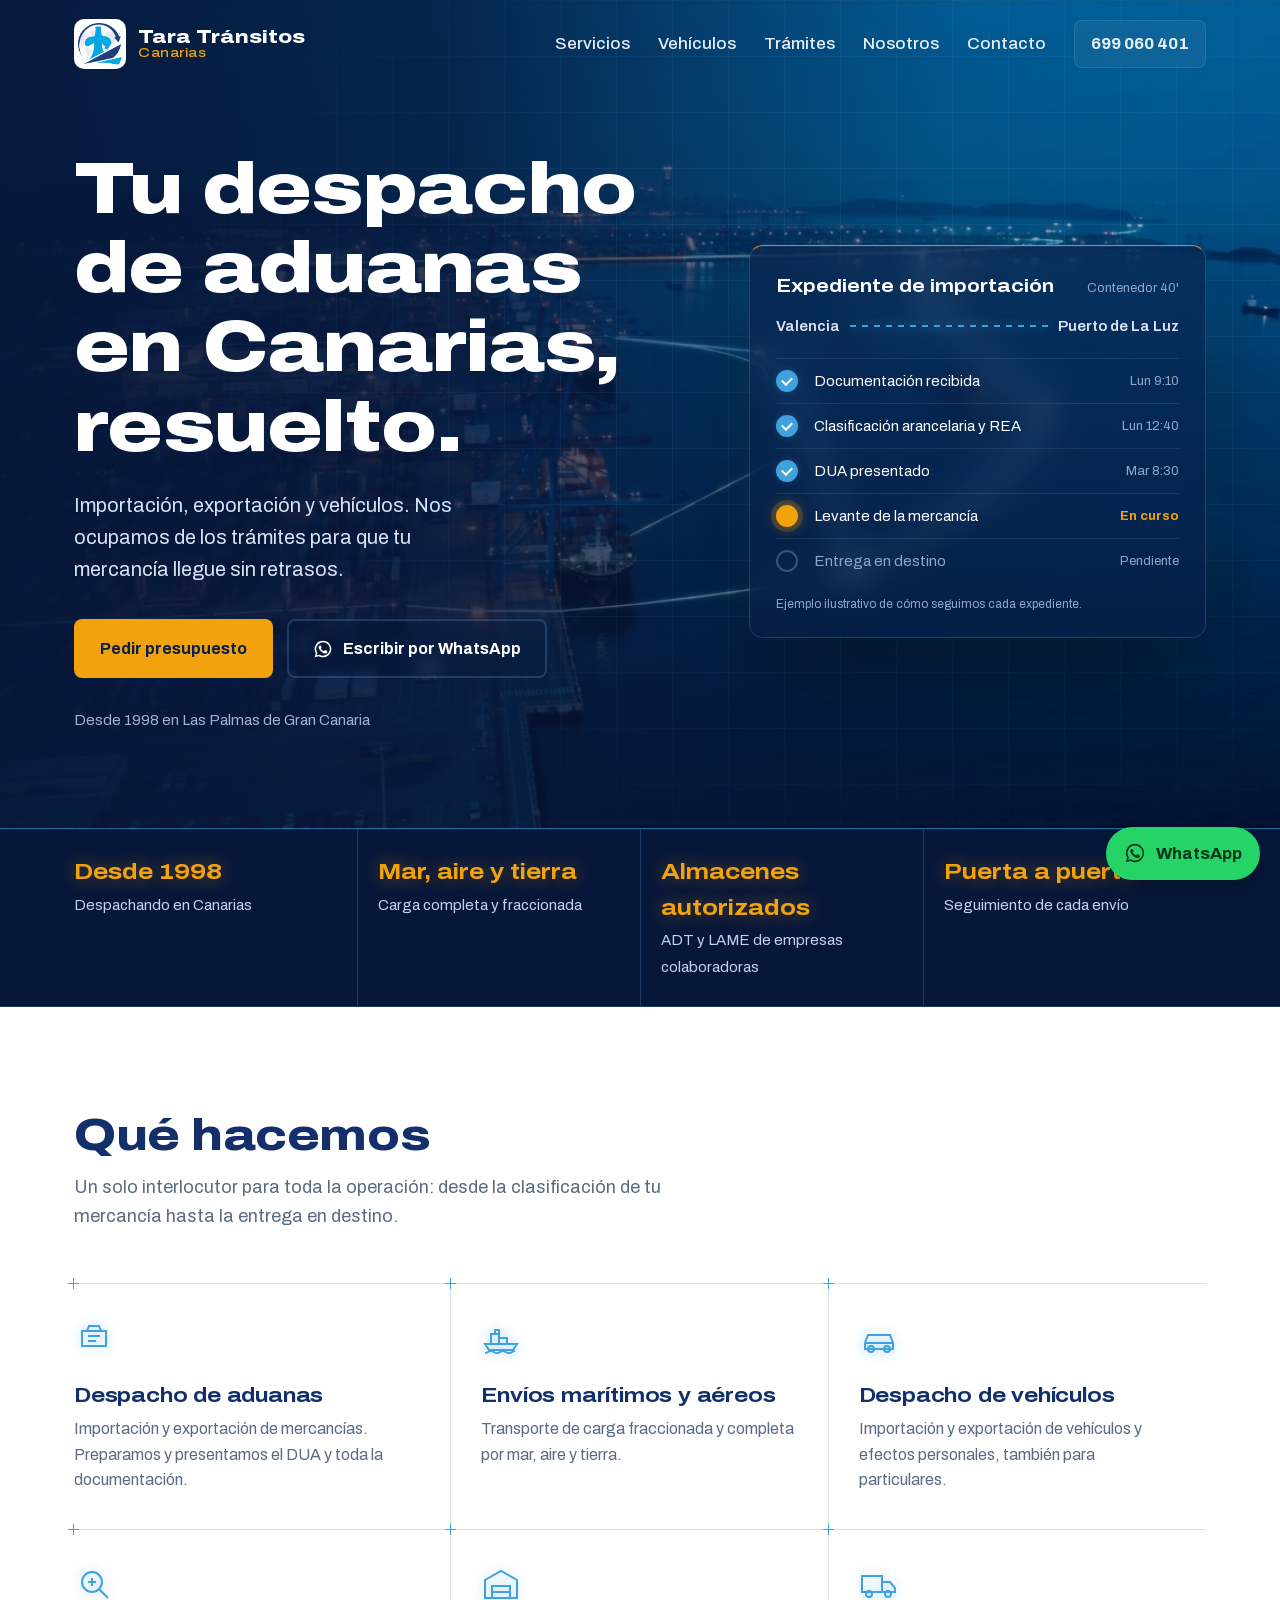
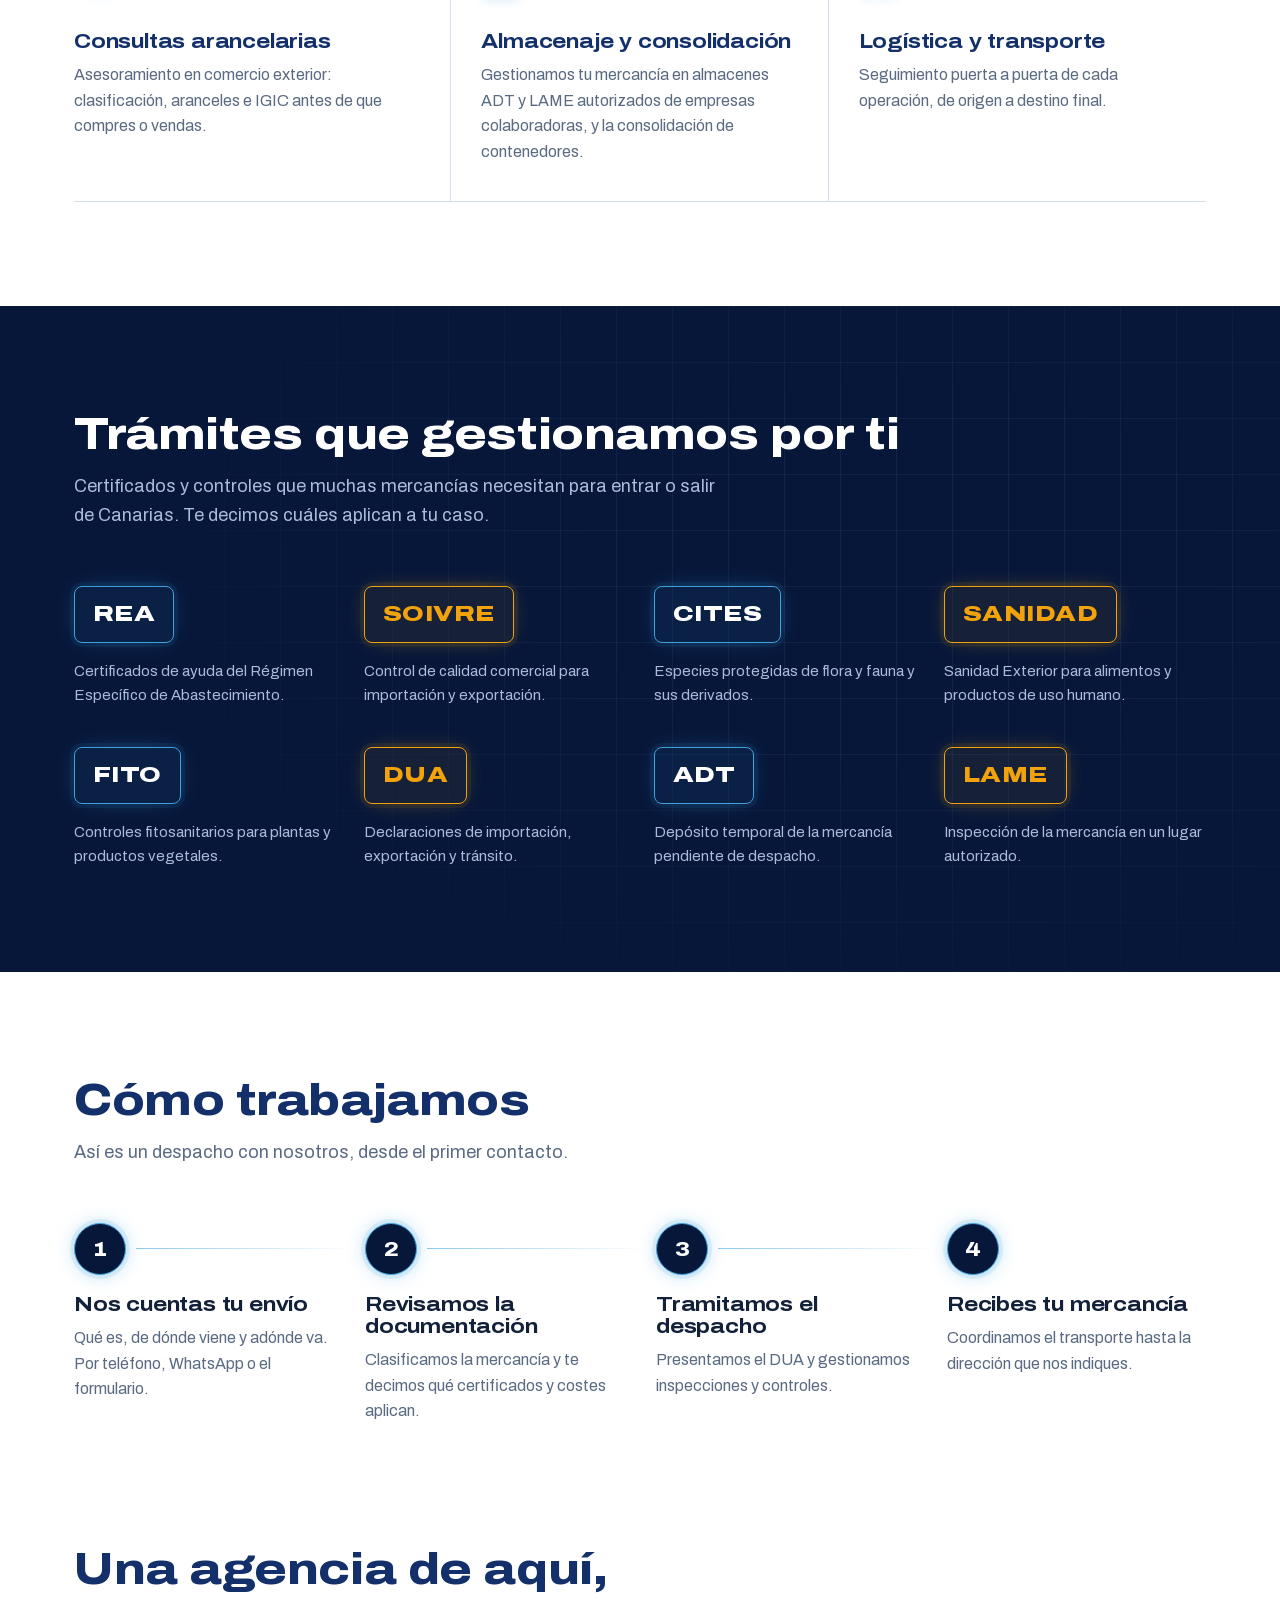
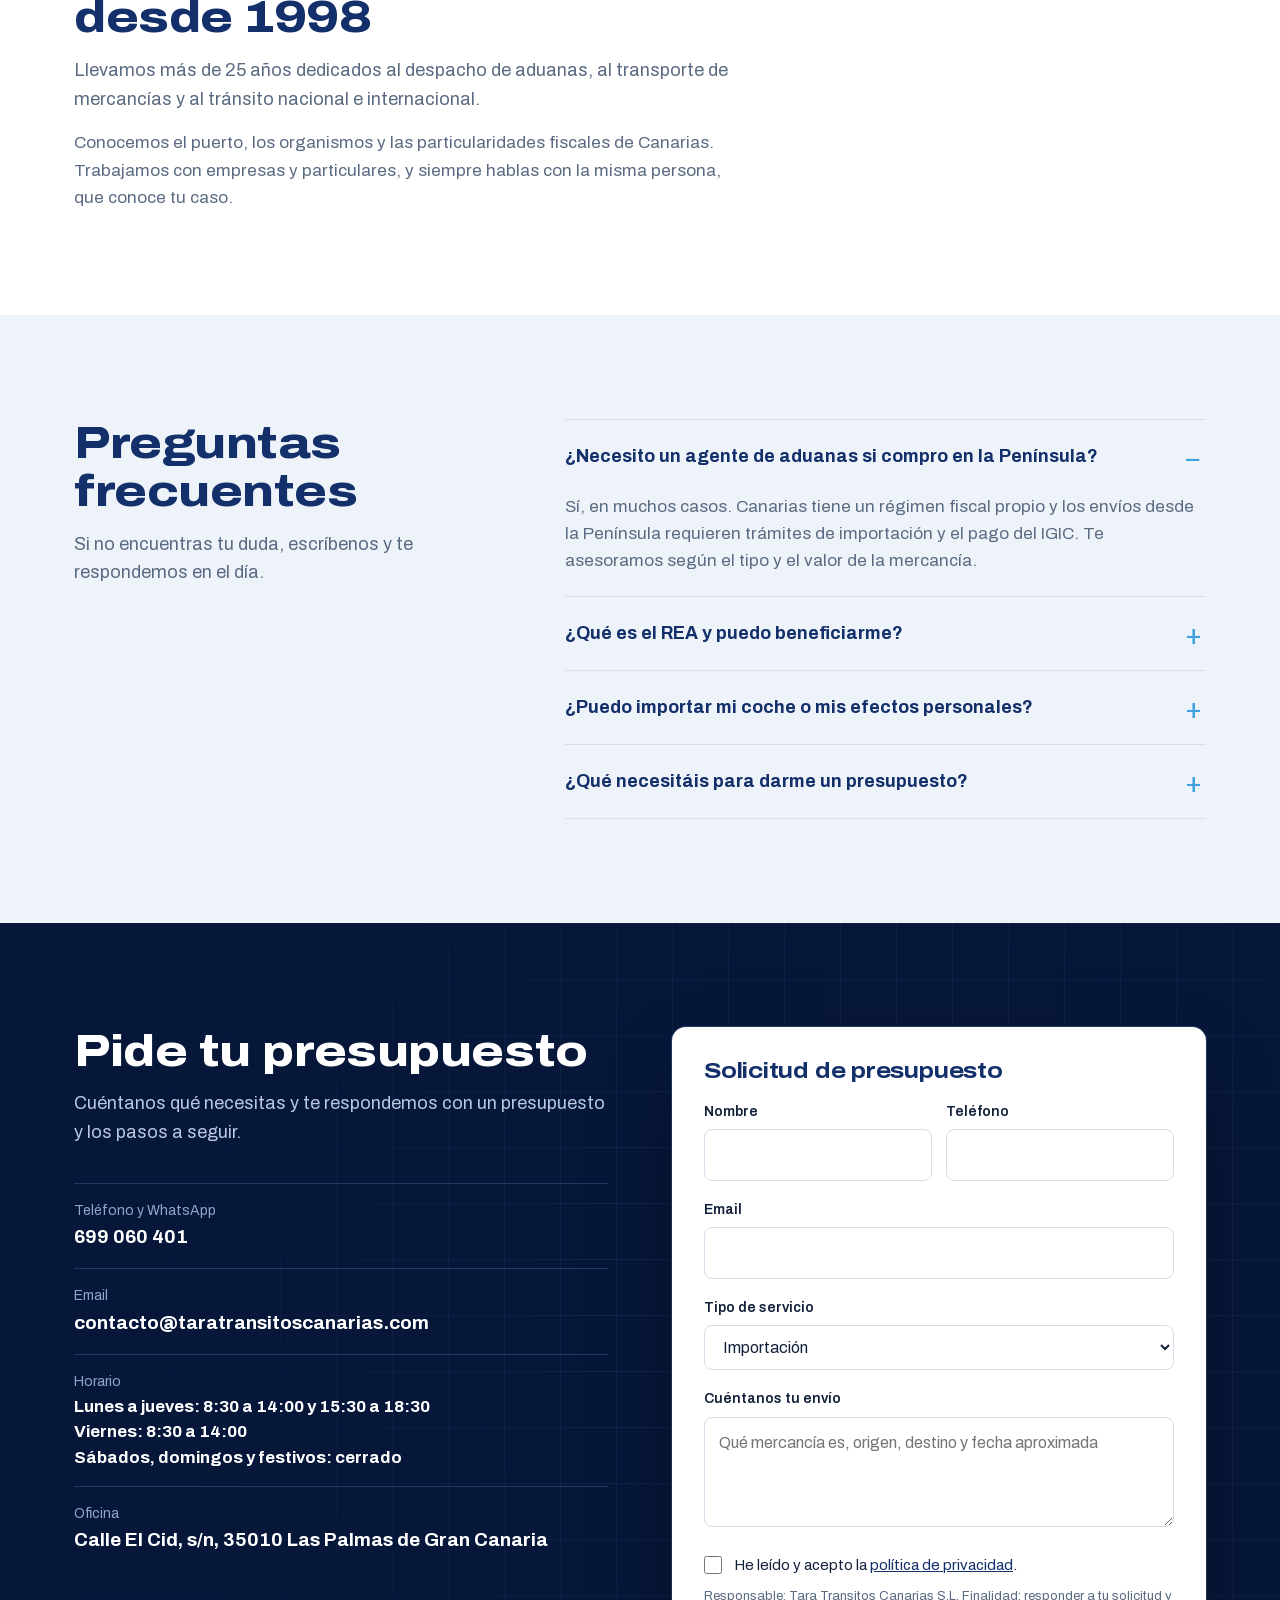
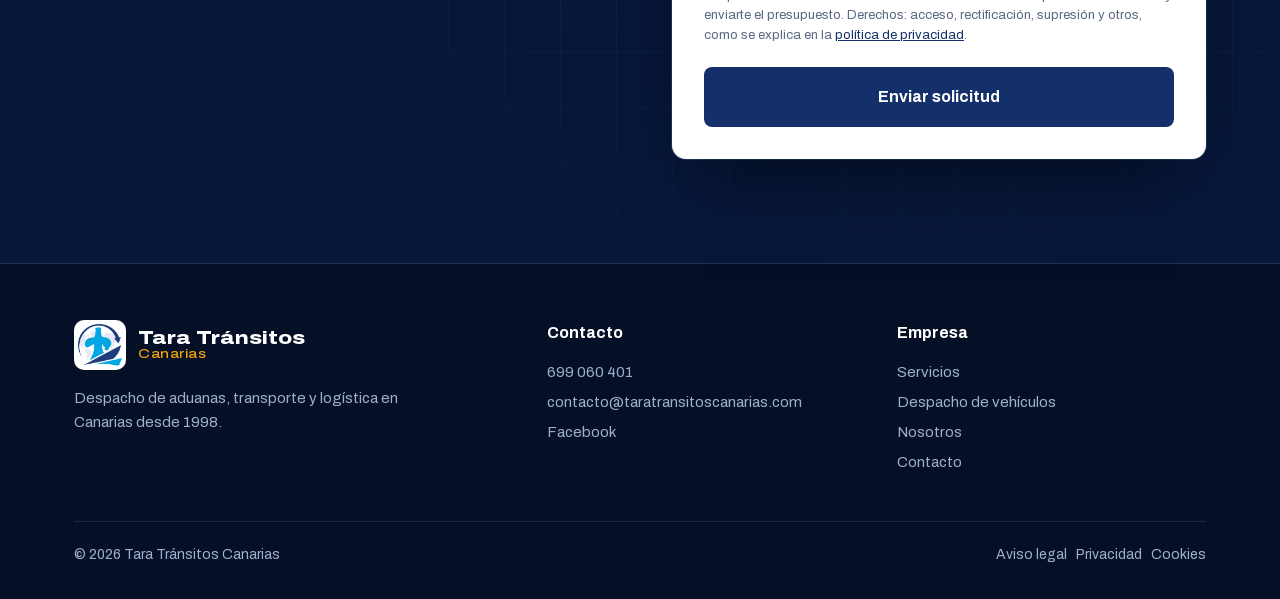
==== index.html @ a67e7f6f "Web de Tara Tránsitos Canarias lista para Coolify Web en HTML/JS con formulario PHP, servida con Apa" ====
<!doctype html>
<html lang="es">
<head>
<meta charset="utf-8">
<meta name="viewport" content="width=device-width, initial-scale=1, viewport-fit=cover">
<title>Tara Tránsitos Canarias | Despacho de aduanas en Las Palmas</title>
<meta name="description" content="Despacho de aduanas en Las Palmas de Gran Canaria desde 1998. Importación, exportación, vehículos, REA, SOIVRE, CITES y transporte marítimo y aéreo.">
<link rel="canonical" href="https://taratransitoscanarias.com/">
<meta property="og:type" content="website">
<meta property="og:locale" content="es_ES">
<meta property="og:title" content="Tara Tránsitos Canarias | Despacho de aduanas en Las Palmas">
<meta property="og:description" content="Despacho de aduanas en Las Palmas de Gran Canaria desde 1998. Importación, exportación, vehículos, REA, SOIVRE, CITES y transporte marítimo y aéreo.">
<meta property="og:url" content="https://taratransitoscanarias.com/">
<meta property="og:image" content="https://taratransitoscanarias.com/img/portada.jpg">
<link rel="preload" href="/fonts/archivo-latin.woff2" as="font" type="font/woff2" crossorigin>
<link rel="stylesheet" href="/estilos.css">
<link rel="icon" href="/img/logo.png" type="image/png">
<link rel="apple-touch-icon" href="/img/logo.png">
</head>
<body>

<header class="top">
  <div class="wrap">
    <a class="brand" href="/">
      <img src="/img/logo.png" alt="" width="52" height="50">
      <span>Tara Tránsitos<small>Canarias</small></span>
    </a>
    <button class="menu-btn" type="button" aria-expanded="false" aria-controls="nav">
      <svg viewBox="0 0 24 24" fill="none" stroke="currentColor" stroke-width="2" aria-hidden="true"><path d="M4 7h16M4 12h16M4 17h16"/></svg>Menú
    </button>
    <nav class="nav" id="nav" aria-label="Principal">
      <a href="/servicios.html">Servicios</a>
      <a href="/despacho-vehiculos.html">Vehículos</a>
      <a href="/#tramites">Trámites</a>
      <a href="/nosotros.html">Nosotros</a>
      <a href="/contacto.html">Contacto</a>
      <a class="tel" href="tel:+34699060401">699 060 401</a>
    </nav>
  </div>
</header>

<main>
  <section class="hero">
    <video class="hero-video" muted playsinline preload="none" poster="img/portada.jpg" data-src="/img/portada.mp4" aria-hidden="true"></video>
    <div class="wrap">
      <div>
        <h1>Tu despacho de aduanas en Canarias, resuelto.</h1>
        <p class="sub">Importación, exportación y vehículos. Nos ocupamos de los trámites para que tu mercancía llegue sin retrasos.</p>
        <div class="ctas">
          <a class="btn btn-sun" href="#contacto">Pedir presupuesto</a>
          <a class="btn btn-ghost" href="https://wa.me/34699060401">
            <svg viewBox="0 0 24 24" fill="currentColor" aria-hidden="true"><path d="M12 2a10 10 0 0 0-8.6 15.1L2 22l5-1.3A10 10 0 1 0 12 2Zm0 18.2a8.2 8.2 0 0 1-4.2-1.2l-.3-.2-3 .8.8-2.9-.2-.3A8.2 8.2 0 1 1 12 20.2Zm4.5-6.1c-.2-.1-1.5-.7-1.7-.8-.2-.1-.4-.1-.6.1l-.8 1c-.1.2-.3.2-.5.1a6.7 6.7 0 0 1-3.3-2.9c-.3-.4.2-.4.7-1.3.1-.2 0-.3 0-.4l-.8-1.8c-.2-.5-.4-.4-.6-.4h-.5a1 1 0 0 0-.7.3 3 3 0 0 0-.9 2.2 5.1 5.1 0 0 0 1.1 2.7 11.6 11.6 0 0 0 4.4 3.9c1.6.7 2.3.8 3.1.6.5-.1 1.5-.6 1.7-1.2.2-.6.2-1.1.1-1.2l-.7-.3Z"/></svg>
            Escribir por WhatsApp
          </a>
        </div>
        <p class="since">Desde 1998 en Las Palmas de Gran Canaria</p>
      </div>

      <div class="file" aria-label="Ejemplo de seguimiento de un expediente">
        <div class="file-head">
          <strong>Expediente de importación</strong>
          <span>Contenedor 40'</span>
        </div>
        <div class="route"><span>Valencia</span><i></i><span>Puerto de La Luz</span></div>
        <ol class="steps-file">
          <li class="done"><span class="dot"></span><span>Documentación recibida</span><span class="when">Lun 9:10</span></li>
          <li class="done"><span class="dot"></span><span>Clasificación arancelaria y REA</span><span class="when">Lun 12:40</span></li>
          <li class="done"><span class="dot"></span><span>DUA presentado</span><span class="when">Mar 8:30</span></li>
          <li class="now"><span class="dot"></span><span>Levante de la mercancía</span><span class="when">En curso</span></li>
          <li><span class="dot"></span><span class="todo">Entrega en destino</span><span class="when">Pendiente</span></li>
        </ol>
        <p class="file-note">Ejemplo ilustrativo de cómo seguimos cada expediente.</p>
      </div>
    </div>
  </section>

  <div class="facts">
    <div class="wrap">
      <div><b>Desde 1998</b><span>Despachando en Canarias</span></div>
      <div><b>Mar, aire y tierra</b><span>Carga completa y fraccionada</span></div>
      <div><b>Almacenes autorizados</b><span>ADT y LAME de empresas colaboradoras</span></div>
      <div><b>Puerta a puerta</b><span>Seguimiento de cada envío</span></div>
    </div>
  </div>

  <section class="block" id="servicios">
    <div class="wrap">
      <h2>Qué hacemos</h2>
      <p class="lead">Un solo interlocutor para toda la operación: desde la clasificación de tu mercancía hasta la entrega en destino.</p>
      <div class="services">
        <article class="service">
          <svg viewBox="0 0 40 40" fill="none" stroke="currentColor" stroke-width="2" aria-hidden="true"><path d="M8 13h24v15H8z"/><path d="M14 18h12M14 23h8"/><path d="M15 8h10l2 5H13z"/></svg>
          <h3><a class="svc-link" href="/servicios.html#aduanas">Despacho de aduanas</a></h3>
          <p>Importación y exportación de mercancías. Preparamos y presentamos el DUA y toda la documentación.</p>
        </article>
        <article class="service">
          <svg viewBox="0 0 40 40" fill="none" stroke="currentColor" stroke-width="2" aria-hidden="true"><path d="M4 26h32l-4 6H8z"/><path d="M10 26V16h8v10M18 20h8v6M14 16v-4h4v4"/><path d="M4 35c3 0 3-2 6-2s3 2 6 2 3-2 6-2 3 2 6 2 3-2 6-2"/></svg>
          <h3><a class="svc-link" href="/servicios.html#envios">Envíos marítimos y aéreos</a></h3>
          <p>Transporte de carga fraccionada y completa por mar, aire y tierra.</p>
        </article>
        <article class="service">
          <svg viewBox="0 0 40 40" fill="none" stroke="currentColor" stroke-width="2" aria-hidden="true"><path d="M6 25l3-8h22l3 8v6H6z"/><circle cx="12" cy="31" r="3"/><circle cx="28" cy="31" r="3"/><path d="M6 25h28"/></svg>
          <h3><a class="svc-link" href="/despacho-vehiculos.html">Despacho de vehículos</a></h3>
          <p>Importación y exportación de vehículos y efectos personales, también para particulares.</p>
        </article>
        <article class="service">
          <svg viewBox="0 0 40 40" fill="none" stroke="currentColor" stroke-width="2" aria-hidden="true"><circle cx="18" cy="18" r="10"/><path d="M25 25l9 9"/><path d="M14 18h8M18 14v8"/></svg>
          <h3><a class="svc-link" href="/servicios.html#consultas">Consultas arancelarias</a></h3>
          <p>Asesoramiento en comercio exterior: clasificación, aranceles e IGIC antes de que compres o vendas.</p>
        </article>
        <article class="service">
          <svg viewBox="0 0 40 40" fill="none" stroke="currentColor" stroke-width="2" aria-hidden="true"><path d="M4 16l16-9 16 9v18H4z"/><path d="M11 34V22h18v12M11 28h18"/></svg>
          <h3><a class="svc-link" href="/servicios.html#almacenaje">Almacenaje y consolidación</a></h3>
          <p>Gestionamos tu mercancía en almacenes ADT y LAME autorizados de empresas colaboradoras, y la consolidación de contenedores.</p>
        </article>
        <article class="service">
          <svg viewBox="0 0 40 40" fill="none" stroke="currentColor" stroke-width="2" aria-hidden="true"><path d="M3 12h20v16H3zM23 18h8l5 6v4H23z"/><circle cx="10" cy="30" r="3"/><circle cx="29" cy="30" r="3"/></svg>
          <h3><a class="svc-link" href="/servicios.html#logistica">Logística y transporte</a></h3>
          <p>Seguimiento puerta a puerta de cada operación, de origen a destino final.</p>
        </article>
      </div>
    </div>
  </section>

  <section class="block permits" id="tramites">
    <div class="wrap">
      <h2>Trámites que gestionamos por ti</h2>
      <p class="lead">Certificados y controles que muchas mercancías necesitan para entrar o salir de Canarias. Te decimos cuáles aplican a tu caso.</p>
      <div class="stamps">
        <div class="stamp-item"><span class="stamp">REA</span><p>Certificados de ayuda del Régimen Específico de Abastecimiento.</p></div>
        <div class="stamp-item"><span class="stamp">SOIVRE</span><p>Control de calidad comercial para importación y exportación.</p></div>
        <div class="stamp-item"><span class="stamp">CITES</span><p>Especies protegidas de flora y fauna y sus derivados.</p></div>
        <div class="stamp-item"><span class="stamp">SANIDAD</span><p>Sanidad Exterior para alimentos y productos de uso humano.</p></div>
        <div class="stamp-item"><span class="stamp">FITO</span><p>Controles fitosanitarios para plantas y productos vegetales.</p></div>
        <div class="stamp-item"><span class="stamp">DUA</span><p>Declaraciones de importación, exportación y tránsito.</p></div>
        <div class="stamp-item"><span class="stamp">ADT</span><p>Depósito temporal de la mercancía pendiente de despacho.</p></div>
        <div class="stamp-item"><span class="stamp">LAME</span><p>Inspección de la mercancía en un lugar autorizado.</p></div>
      </div>
    </div>
  </section>

  <section class="block" id="como-trabajamos">
    <div class="wrap">
      <h2>Cómo trabajamos</h2>
      <p class="lead">Así es un despacho con nosotros, desde el primer contacto.</p>
      <ol class="process">
        <li><h3>Nos cuentas tu envío</h3><p>Qué es, de dónde viene y adónde va. Por teléfono, WhatsApp o el formulario.</p></li>
        <li><h3>Revisamos la documentación</h3><p>Clasificamos la mercancía y te decimos qué certificados y costes aplican.</p></li>
        <li><h3>Tramitamos el despacho</h3><p>Presentamos el DUA y gestionamos inspecciones y controles.</p></li>
        <li><h3>Recibes tu mercancía</h3><p>Coordinamos el transporte hasta la dirección que nos indiques.</p></li>
      </ol>
    </div>
  </section>

  <section class="block" id="nosotros" style="padding-top:0">
    <div class="wrap about about-solo">
      <div class="text">
        <h2>Una agencia de aquí, desde 1998</h2>
        <p class="lead">Llevamos más de 25 años dedicados al despacho de aduanas, al transporte de mercancías y al tránsito nacional e internacional.</p>
        <p style="margin-top:16px">Conocemos el puerto, los organismos y las particularidades fiscales de Canarias. Trabajamos con empresas y particulares, y siempre hablas con la misma persona, que conoce tu caso.</p>
      </div>
    </div>
  </section>

  <section class="block faq">
    <div class="wrap">
      <div>
        <h2>Preguntas frecuentes</h2>
        <p class="lead">Si no encuentras tu duda, escríbenos y te respondemos en el día.</p>
      </div>
      <div>
        <details open>
          <summary>¿Necesito un agente de aduanas si compro en la Península?</summary>
          <p>Sí, en muchos casos. Canarias tiene un régimen fiscal propio y los envíos desde la Península requieren trámites de importación y el pago del IGIC. Te asesoramos según el tipo y el valor de la mercancía.</p>
        </details>
        <details>
          <summary>¿Qué es el REA y puedo beneficiarme?</summary>
          <p>El Régimen Específico de Abastecimiento ofrece ayudas para traer a Canarias determinados productos agrícolas y alimentarios. Revisamos si tu mercancía cumple los requisitos y tramitamos el certificado.</p>
        </details>
        <details>
          <summary>¿Puedo importar mi coche o mis efectos personales?</summary>
          <p>Sí. Gestionamos la importación y exportación de vehículos y de efectos personales por cambio de residencia, con toda la documentación necesaria.</p>
        </details>
        <details>
          <summary>¿Qué necesitáis para darme un presupuesto?</summary>
          <p>El tipo de mercancía, el origen y el destino, el modo de transporte y, si la tienes, la factura comercial. Con eso te damos un presupuesto cerrado.</p>
        </details>
      </div>
    </div>
  </section>

  <section class="block contact" id="contacto">
    <div class="wrap">
      <div>
        <h2>Pide tu presupuesto</h2>
        <p class="lead">Cuéntanos qué necesitas y te respondemos con un presupuesto y los pasos a seguir.</p>
        <ul class="channels">
          <li><small>Teléfono y WhatsApp</small><a href="tel:+34699060401">699 060 401</a></li>
          <li><small>Email</small><a href="mailto:contacto@taratransitoscanarias.com">contacto@taratransitoscanarias.com</a></li>
          <li><small>Horario</small><strong class="hours"><span>Lunes a jueves: 8:30 a 14:00 y 15:30 a 18:30</span><span>Viernes: 8:30 a 14:00</span><span>Sábados, domingos y festivos: cerrado</span></strong></li>
          <li><small>Oficina</small><strong>Calle El Cid, s/n, 35010 Las Palmas de Gran Canaria</strong></li>
        </ul>
        <a class="btn btn-ghost map-btn" href="https://www.google.com/maps/search/?api=1&amp;query=Calle+El+Cid+35010+Las+Palmas+de+Gran+Canaria">Cómo llegar</a>
      </div>

      <form class="quote" action="enviar.php" method="post">
        <h3>Solicitud de presupuesto</h3>
        <div class="row">
          <div class="field"><label for="h-n">Nombre</label><input id="h-n" name="nombre" required autocomplete="name"></div>
          <div class="field"><label for="h-t">Teléfono</label><input id="h-t" name="telefono" type="tel" autocomplete="tel"></div>
        </div>
        <div class="field"><label for="h-e">Email</label><input id="h-e" name="email" type="email" required autocomplete="email"></div>
        <div class="field">
          <label for="h-s">Tipo de servicio</label>
          <select id="h-s" name="servicio">
            <option>Importación</option>
            <option>Exportación</option>
            <option>Despacho de vehículo</option>
            <option>Efectos personales</option>
            <option>Consulta arancelaria</option>
            <option>Transporte o almacenaje</option>
            <option>Otro</option>
          </select>
        </div>
        <div class="field"><label for="h-m">Cuéntanos tu envío</label><textarea id="h-m" name="mensaje" placeholder="Qué mercancía es, origen, destino y fecha aproximada"></textarea></div>
        <div class="consent">
          <input type="checkbox" id="h-p" name="privacidad" required>
          <label for="h-p">He leído y acepto la <a href="/privacidad.html">política de privacidad</a>.</label>
        </div>
        <p class="basic-info">Responsable: Tara Transitos Canarias S.L. Finalidad: responder a tu solicitud y enviarte el presupuesto. Derechos: acceso, rectificación, supresión y otros, como se explica en la <a href="/privacidad.html">política de privacidad</a>.</p>
        <div class="hp" aria-hidden="true"><label for="h-w">No rellenar este campo</label><input id="h-w" name="web" tabindex="-1" autocomplete="off"></div>
        <button class="btn" type="submit">Enviar solicitud</button>
        <p class="form-ok" role="status" hidden>Solicitud enviada. Te responderemos en breve.</p>
        <p class="form-err" role="alert" hidden>No se ha podido enviar la solicitud. Inténtalo de nuevo o escríbenos a contacto@taratransitoscanarias.com o al 699 060 401.</p>
      </form>
    </div>
  </section>
</main>

<footer>
  <div class="wrap">
    <div class="cols">
      <div>
        <a class="brand" href="/" style="color:#fff">
          <img src="/img/logo.png" alt="" width="52" height="50">
          <span>Tara Tránsitos<small>Canarias</small></span>
        </a>
        <p style="margin-top:16px;max-width:36ch">Despacho de aduanas, transporte y logística en Canarias desde 1998.</p>
      </div>
      <div>
        <h4>Contacto</h4>
        <ul>
          <li><a href="tel:+34699060401">699 060 401</a></li>
          <li><a href="mailto:contacto@taratransitoscanarias.com">contacto@taratransitoscanarias.com</a></li>
          <li><a href="https://www.facebook.com/juancarlosmayra/">Facebook</a></li>
        </ul>
      </div>
      <div>
        <h4>Empresa</h4>
        <ul>
          <li><a href="/servicios.html">Servicios</a></li>
          <li><a href="/despacho-vehiculos.html">Despacho de vehículos</a></li>
          <li><a href="/nosotros.html">Nosotros</a></li>
          <li><a href="/contacto.html">Contacto</a></li>
        </ul>
      </div>
    </div>
    <div class="legal">
      <span>© 2026 Tara Tránsitos Canarias</span>
      <span><a href="/aviso-legal.html">Aviso legal</a> &nbsp; <a href="/privacidad.html">Privacidad</a> &nbsp; <a href="/cookies.html">Cookies</a></span>
    </div>
  </div>
</footer>

<a class="wa" href="https://wa.me/34699060401" aria-label="Escribir por WhatsApp">
  <svg viewBox="0 0 24 24" fill="currentColor" aria-hidden="true"><path d="M12 2a10 10 0 0 0-8.6 15.1L2 22l5-1.3A10 10 0 1 0 12 2Zm0 18.2a8.2 8.2 0 0 1-4.2-1.2l-.3-.2-3 .8.8-2.9-.2-.3A8.2 8.2 0 1 1 12 20.2Zm4.5-6.1c-.2-.1-1.5-.7-1.7-.8-.2-.1-.4-.1-.6.1l-.8 1c-.1.2-.3.2-.5.1a6.7 6.7 0 0 1-3.3-2.9c-.3-.4.2-.4.7-1.3.1-.2 0-.3 0-.4l-.8-1.8c-.2-.5-.4-.4-.6-.4h-.5a1 1 0 0 0-.7.3 3 3 0 0 0-.9 2.2 5.1 5.1 0 0 0 1.1 2.7 11.6 11.6 0 0 0 4.4 3.9c1.6.7 2.3.8 3.1.6.5-.1 1.5-.6 1.7-1.2.2-.6.2-1.1.1-1.2l-.7-.3Z"/></svg>
  <span>WhatsApp</span>
</a>
<script src="/app.js"></script>
</body>
</html>
---- estilos.css ----
/* latin-ext */
@font-face {
  font-family: 'Archivo';
  font-style: normal;
  font-weight: 300 900;
  font-stretch: 62% 125%;
  font-display: swap;
  src: url(fonts/archivo-latin-ext.woff2) format('woff2');
  unicode-range: U+0100-02BA, U+02BD-02C5, U+02C7-02CC, U+02CE-02D7, U+02DD-02FF, U+0304, U+0308, U+0329, U+1D00-1DBF, U+1E00-1E9F, U+1EF2-1EFF, U+2020, U+20A0-20AB, U+20AD-20C4, U+2113, U+2C60-2C7F, U+A720-A7FF;
}
/* latin */
@font-face {
  font-family: 'Archivo';
  font-style: normal;
  font-weight: 300 900;
  font-stretch: 62% 125%;
  font-display: swap;
  src: url(fonts/archivo-latin.woff2) format('woff2');
  unicode-range: U+0000-00FF, U+0131, U+0152-0153, U+02BB-02BC, U+02C6, U+02DA, U+02DC, U+0304, U+0308, U+0329, U+2000-206F, U+20AC, U+2122, U+2191, U+2193, U+2212, U+2215, U+FEFF, U+FFFD;
}

:root {
  color-scheme: light;
  --navy: #13306b;
  --navy-deep: #0b1f4a;
  --sky: #3fa2de;
  --sun: #f2a20c;
  --ink: #12203a;
  --muted: #5a6a82;
  --mist: #eef3f9;
  --line: #d5deea;
  --white: #ffffff;
  --wide: "wdth" 118;
  --max: 1180px;
}
* { box-sizing: border-box; }
html { scroll-behavior: smooth; }
body {
  margin: 0;
  font-family: "Archivo", system-ui, sans-serif;
  font-size: 17px;
  line-height: 1.6;
  color: var(--ink);
  background: var(--white);
}
img { max-width: 100%; display: block; }
a { color: inherit; }
:focus-visible { outline: 3px solid var(--sun); outline-offset: 3px; border-radius: 4px; }
.wrap { max-width: var(--max); margin: 0 auto; padding: 0 24px; }
h1, h2, h3 { font-variation-settings: var(--wide); line-height: 1.1; margin: 0; letter-spacing: -0.01em; }
h2 { font-size: clamp(30px, 4vw, 44px); font-weight: 800; color: var(--navy); }
h3 { font-size: 20px; font-weight: 700; }
p { margin: 0; }
.lead { color: var(--muted); max-width: 60ch; margin-top: 14px; font-size: 18px; }
.ph { background: #fff4d9; border: 1px dashed var(--sun); border-radius: 4px; padding: 0 6px; color: #8a5a00; }

/* Botones */
.btn {
  display: inline-flex; align-items: center; gap: 10px;
  padding: 15px 24px; border-radius: 8px;
  font: inherit; font-weight: 700; font-size: 16px; text-decoration: none;
  border: 2px solid transparent; cursor: pointer;
  transition: background-color .15s, color .15s;
}
.btn-sun { background: var(--sun); color: var(--navy-deep); }
.btn-sun:hover { background: #ffb52e; }
.btn-ghost { border-color: rgba(255,255,255,.5); color: var(--white); }
.btn-ghost:hover { background: rgba(255,255,255,.1); }
.btn svg { width: 20px; height: 20px; }

/* Cabecera */
.top {
  position: absolute; inset: 0 0 auto 0; z-index: 10;
  color: var(--white);
}
.top .wrap { display: flex; align-items: center; justify-content: space-between; gap: 24px; height: 88px; }
.brand { display: flex; align-items: center; gap: 12px; text-decoration: none; }
.brand img { width: 52px; height: 50px; background: var(--white); border-radius: 10px; padding: 4px; }
.brand span { font-variation-settings: var(--wide); font-weight: 800; font-size: 19px; line-height: 1.05; }
.brand small { display: block; font-weight: 500; font-size: 13px; color: var(--sun); letter-spacing: .04em; }
.nav { display: flex; gap: 28px; align-items: center; }
.nav a { text-decoration: none; font-weight: 500; opacity: .9; }
.nav a:hover { opacity: 1; text-decoration: underline; text-underline-offset: 6px; text-decoration-color: var(--sun); }
.nav .tel { font-weight: 700; padding: 9px 16px; border: 1px solid rgba(255,255,255,.4); border-radius: 8px; }
.lang { font-size: 14px; opacity: .7; }

/* Hero */
.hero {
  position: relative; color: var(--white);
  background:
    linear-gradient(90deg, var(--navy-deep) 0%, rgba(11,31,74,.94) 42%, rgba(11,31,74,.55) 100%),
    url("img/portada.jpg") center/cover;
  padding: 150px 0 96px;
}
.hero .wrap { display: grid; grid-template-columns: 1.15fr .85fr; gap: 56px; align-items: center; }
.hero h1 { font-size: clamp(40px, 6vw, 72px); font-weight: 850; font-variation-settings: "wdth" 122; }
.hero p.sub { margin-top: 22px; font-size: 20px; max-width: 34ch; color: #d6e2f3; }
.hero .ctas { display: flex; flex-wrap: wrap; gap: 14px; margin-top: 34px; }
.since { margin-top: 30px; font-size: 15px; color: #9fb4d4; }

/* Expediente */
.file {
  background: var(--white); color: var(--ink);
  border-radius: 14px; padding: 26px 26px 22px;
  box-shadow: 0 30px 60px -20px rgba(0,0,0,.5);
  border-top: 6px solid var(--sun);
}
.file-head { display: flex; justify-content: space-between; align-items: baseline; gap: 12px; }
.file-head strong { font-variation-settings: var(--wide); font-size: 18px; color: var(--navy); }
.file-head span { font-size: 13px; color: var(--muted); }
.route { display: flex; align-items: center; gap: 10px; margin: 14px 0 20px; font-weight: 600; font-size: 15px; }
.route i { flex: 1; height: 2px; background: repeating-linear-gradient(90deg, var(--sky) 0 6px, transparent 6px 11px); }
.steps-file { list-style: none; margin: 0; padding: 0; }
.steps-file li { display: grid; grid-template-columns: 26px 1fr auto; gap: 12px; align-items: center; padding: 10px 0; border-top: 1px solid var(--line); font-size: 15px; }
.steps-file .dot { width: 22px; height: 22px; border-radius: 50%; border: 2px solid var(--line); display: grid; place-items: center; }
.steps-file .done .dot { background: var(--navy); border-color: var(--navy); }
.steps-file .done .dot::after { content: ""; width: 8px; height: 5px; border: 2px solid #fff; border-top: 0; border-right: 0; transform: rotate(-45deg) translate(1px,-1px); }
.steps-file .now .dot { border-color: var(--sun); background: var(--sun); box-shadow: 0 0 0 5px rgba(242,162,12,.22); }
.steps-file .when { font-size: 13px; color: var(--muted); }
.steps-file .now .when { color: #a26a00; font-weight: 700; }
.steps-file .todo { color: var(--muted); }
.file-note { margin-top: 12px; font-size: 12px; color: var(--muted); }

@media (prefers-reduced-motion: no-preference) {
  .steps-file li { opacity: 0; animation: tick .45s ease-out forwards; }
  .steps-file li:nth-child(1) { animation-delay: .3s; }
  .steps-file li:nth-child(2) { animation-delay: .6s; }
  .steps-file li:nth-child(3) { animation-delay: .9s; }
  .steps-file li:nth-child(4) { animation-delay: 1.2s; }
  .steps-file li:nth-child(5) { animation-delay: 1.5s; }
  @keyframes tick { from { opacity: 0; transform: translateX(-8px); } to { opacity: 1; transform: none; } }
}

/* Franja de datos */
.facts { background: var(--navy); color: var(--white); }
.facts .wrap { display: grid; grid-template-columns: repeat(4, 1fr); }
.facts .wrap > div { padding: 26px 20px; border-left: 1px solid rgba(255,255,255,.15); }
.facts .wrap > div:first-child { border-left: 0; padding-left: 0; }
.facts b { display: block; font-variation-settings: var(--wide); font-size: 22px; color: var(--sun); }
.facts span { font-size: 15px; color: #c5d4ea; }

section.block { padding: 104px 0; }

/* Servicios */
.services { display: grid; grid-template-columns: repeat(3, 1fr); margin-top: 52px; border-top: 1px solid var(--line); }
.service { padding: 34px 30px 36px 0; border-bottom: 1px solid var(--line); }
.service + .service { padding-left: 30px; }
.service:nth-child(3n+1) { padding-left: 0; }
.service:not(:nth-child(3n)) { border-right: 1px solid var(--line); }
.service svg { width: 40px; height: 40px; color: var(--sky); margin-bottom: 18px; }
.service h3 { color: var(--navy); }
.service p { margin-top: 10px; color: var(--muted); font-size: 16px; }

/* Trámites: sellos */
.permits { background: var(--mist); }
.stamps { display: grid; grid-template-columns: repeat(4, 1fr); gap: 40px 28px; margin-top: 56px; }
.stamp-item p { margin-top: 16px; font-size: 15px; color: var(--muted); }
.stamp {
  display: inline-block;
  padding: 10px 18px;
  border: 3px double var(--navy);
  border-radius: 10px;
  color: var(--navy);
  font-variation-settings: "wdth" 125;
  font-weight: 850; font-size: 22px; letter-spacing: .02em;
  transform: rotate(-3deg);
  background: var(--white);
}
.stamp-item:nth-child(even) .stamp { transform: rotate(2deg); border-color: #b97a00; color: #b97a00; }
.stamp-item:nth-child(3n) .stamp { transform: rotate(-1.5deg); }

/* Proceso */
.process { display: grid; grid-template-columns: repeat(4, 1fr); gap: 32px; margin-top: 56px; counter-reset: step; list-style: none; padding: 0; }
.process li { position: relative; padding-top: 70px; }
.process li::before {
  counter-increment: step; content: counter(step);
  position: absolute; top: 0; left: 0;
  width: 50px; height: 50px; border-radius: 50%;
  display: grid; place-items: center;
  background: var(--navy); color: var(--white);
  font-variation-settings: var(--wide); font-weight: 800; font-size: 20px;
}
.process li::after { content: ""; position: absolute; top: 25px; left: 62px; right: -20px; height: 2px; background: repeating-linear-gradient(90deg, var(--line) 0 6px, transparent 6px 11px); }
.process li:last-child::after { display: none; }
.process p { margin-top: 10px; color: var(--muted); font-size: 16px; }

/* Nosotros */
.about { display: grid; grid-template-columns: 1fr 1fr; gap: 64px; align-items: center; }
.about p + p { margin-top: 16px; }
.about .text p { color: var(--muted); }
.photo-ph {
  aspect-ratio: 4 / 3; border-radius: 14px;
  border: 2px dashed var(--line); background: var(--mist);
  display: grid; place-items: center; text-align: center; color: var(--muted); padding: 24px;
}

/* FAQ */
.faq { background: var(--mist); }
.faq .wrap { display: grid; grid-template-columns: .8fr 1.2fr; gap: 64px; }
details { border-bottom: 1px solid var(--line); }
details:first-child { border-top: 1px solid var(--line); }
summary {
  list-style: none; cursor: pointer;
  padding: 22px 40px 22px 0; position: relative;
  font-weight: 700; font-size: 18px; color: var(--navy);
}
summary::-webkit-details-marker { display: none; }
summary::after { content: "+"; position: absolute; right: 4px; top: 16px; font-size: 28px; font-weight: 400; color: var(--sky); }
details[open] summary::after { content: "−"; }
details p { padding: 0 0 22px; color: var(--muted); max-width: 64ch; }

/* Contacto */
.contact { background: var(--navy-deep); color: var(--white); }
.contact .wrap { display: grid; grid-template-columns: 1fr 1fr; gap: 64px; }
.contact h2 { color: var(--white); }
.contact .lead { color: #b9c9e2; }
.channels { list-style: none; padding: 0; margin: 36px 0 0; }
.channels li { padding: 16px 0; border-top: 1px solid rgba(255,255,255,.14); }
.channels small { display: block; font-size: 14px; color: #8fa6c9; }
.channels a, .channels strong { font-size: 19px; font-weight: 700; text-decoration: none; }
.channels a:hover { color: var(--sun); }
.map-ph { margin-top: 22px; height: 150px; border-radius: 10px; border: 2px dashed rgba(255,255,255,.25); display: grid; place-items: center; color: #8fa6c9; font-size: 15px; }
form { background: var(--white); color: var(--ink); border-radius: 14px; padding: 32px; }
form h3 { color: var(--navy); font-size: 22px; }
.field { margin-top: 18px; }
.row { display: grid; grid-template-columns: 1fr 1fr; gap: 14px; }
label { display: block; font-size: 14px; font-weight: 600; margin-bottom: 6px; }
input, select, textarea {
  width: 100%; font: inherit; font-size: 16px;
  padding: 12px 14px; border: 1.5px solid var(--line); border-radius: 8px; background: var(--white); color: var(--ink);
}
input:focus, select:focus, textarea:focus { outline: none; border-color: var(--sky); box-shadow: 0 0 0 3px rgba(63,162,222,.2); }
textarea { min-height: 110px; resize: vertical; }
form .btn { width: 100%; justify-content: center; margin-top: 22px; background: var(--navy); color: var(--white); }
form .btn:hover { background: var(--navy-deep); }
.form-ok { display: block; margin-top: 14px; padding: 12px 14px; background: #e8f6ee; color: #17663a; border-radius: 8px; font-size: 15px; }

/* Pie */
footer { background: #071634; color: #9fb0cc; font-size: 15px; padding: 56px 0 32px; }
footer .cols { display: grid; grid-template-columns: 1.4fr 1fr 1fr; gap: 40px; }
footer h4 { margin: 0 0 12px; color: var(--white); font-size: 16px; }
footer ul { list-style: none; padding: 0; margin: 0; }
footer li { padding: 3px 0; }
footer a { text-decoration: none; }
footer a:hover { color: var(--white); }
footer .legal { margin-top: 44px; padding-top: 22px; border-top: 1px solid rgba(255,255,255,.1); display: flex; justify-content: space-between; gap: 20px; flex-wrap: wrap; font-size: 14px; }

/* WhatsApp flotante */
.wa {
  position: fixed; right: 20px; bottom: calc(20px + env(safe-area-inset-bottom, 0px)); z-index: 20;
  display: flex; align-items: center; gap: 10px;
  background: #25d366; color: #06371b; text-decoration: none; font-weight: 700;
  padding: 13px 18px; border-radius: 40px; box-shadow: 0 10px 24px -8px rgba(0,0,0,.4);
}
.wa svg { width: 22px; height: 22px; }

/* Responsive */
@media (max-width: 960px) {
  .nav a:not(.tel) { display: none; }
  .lang { display: none; }
  .hero { padding-top: 124px; }
  .hero .wrap, .about, .faq .wrap, .contact .wrap { grid-template-columns: 1fr; gap: 44px; }
  .facts .wrap { grid-template-columns: 1fr 1fr; }
  .facts .wrap > div:nth-child(3) { border-left: 0; padding-left: 0; }
  .services { grid-template-columns: 1fr 1fr; }
  .service, .service + .service { padding: 30px 24px 30px 0; border-right: 0 !important; }
  .service:nth-child(even) { padding-left: 24px; border-left: 1px solid var(--line); }
  .stamps { grid-template-columns: 1fr 1fr; }
  .process { grid-template-columns: 1fr 1fr; }
  .process li::after { display: none; }
  footer .cols { grid-template-columns: 1fr; }
}
@media (max-width: 600px) {
  body { font-size: 16px; }
  .wrap { padding: 0 16px; }
  .brand span { font-size: 16px; }
  .nav .tel { display: none; }
  section.block { padding: 72px 0; }
  .facts .wrap { grid-template-columns: 1fr; }
  .facts .wrap > div, .facts .wrap > div:nth-child(3) { border-left: 0; padding: 16px 0; border-top: 1px solid rgba(255,255,255,.15); }
  .facts .wrap > div:first-child { border-top: 0; }
  .services, .process { grid-template-columns: 1fr; }
  .service, .service + .service, .service:nth-child(even) { padding: 28px 0; border-left: 0; }
  .stamps { grid-template-columns: 1fr; }
  .row { grid-template-columns: 1fr; }
  form { padding: 22px; }
  .wa span { display: none; }
  .wa { padding: 14px; }
}

/* Navegacion: pagina actual y menu movil */
.nav a[aria-current="page"] { opacity: 1; text-decoration: underline; text-underline-offset: 6px; text-decoration-color: var(--sun); text-decoration-thickness: 2px; }
.menu-btn {
  display: none; align-items: center; gap: 8px;
  font: inherit; font-weight: 700; color: var(--white);
  background: none; border: 1px solid rgba(255,255,255,.4); border-radius: 8px; padding: 9px 14px; cursor: pointer;
}
.menu-btn svg { width: 18px; height: 18px; }

/* Cabecera de paginas interiores */
.page-head {
  color: var(--white);
  background:
    linear-gradient(90deg, var(--navy-deep) 0%, rgba(11,31,74,.95) 55%, rgba(11,31,74,.75) 100%),
    url("img/cabecera.jpg") center/cover;
  padding: 148px 0 64px;
}
.crumbs { font-size: 14px; color: #9fb4d4; display: flex; gap: 8px; flex-wrap: wrap; }
.crumbs a { text-decoration: none; }
.crumbs a:hover { color: var(--white); text-decoration: underline; }
.page-head h1 { margin-top: 18px; font-size: clamp(36px, 5vw, 58px); font-weight: 850; font-variation-settings: "wdth" 122; text-wrap: balance; }
.page-head p { margin-top: 18px; font-size: 19px; color: #d6e2f3; max-width: 52ch; }
.page-head .ctas { display: flex; flex-wrap: wrap; gap: 14px; margin-top: 30px; }

/* Servicios: indice lateral + detalle */
.with-aside { display: grid; grid-template-columns: 240px minmax(0, 1fr); gap: 72px; align-items: start; }
.aside { position: sticky; top: calc(24px + env(safe-area-inset-top, 0px)); }
.aside p { font-size: 14px; font-weight: 700; color: var(--muted); margin-bottom: 10px; }
.aside ul { list-style: none; margin: 0; padding: 0; border-left: 2px solid var(--line); }
.aside a { display: block; padding: 8px 0 8px 16px; margin-left: -2px; border-left: 2px solid transparent; text-decoration: none; color: var(--ink); font-size: 15px; }
.aside a:hover { border-left-color: var(--sun); color: var(--navy); }
.aside .btn { margin-top: 26px; font-size: 15px; padding: 12px 18px; }
.svc { padding: 0 0 56px; scroll-margin-top: 24px; }
.svc + .svc { padding-top: 56px; border-top: 1px solid var(--line); }
.svc-title { display: flex; align-items: center; gap: 16px; }
.svc-title svg { width: 44px; height: 44px; color: var(--sky); flex: none; }
.svc h2 { font-size: clamp(26px, 3vw, 34px); }
.svc > p { margin-top: 16px; color: var(--muted); max-width: 64ch; }
.svc-cols { display: grid; grid-template-columns: 1fr 1fr; gap: 32px; margin-top: 28px; }
.svc-cols h3 { font-size: 16px; color: var(--navy); margin-bottom: 10px; }
.ticks { list-style: none; margin: 0; padding: 0; }
.ticks li { position: relative; padding: 6px 0 6px 28px; font-size: 16px; }
.ticks li::before { content: ""; position: absolute; left: 2px; top: 13px; width: 10px; height: 6px; border: 2px solid var(--sky); border-top: 0; border-right: 0; transform: rotate(-45deg); }
.svc-cta { display: inline-flex; margin-top: 26px; font-weight: 700; color: var(--navy); text-decoration: underline; text-decoration-color: var(--sun); text-decoration-thickness: 2px; text-underline-offset: 5px; }
.svc-cta:hover { color: var(--sky); }

/* Banda de llamada a la accion */
.cta-band { background: var(--sun); color: var(--navy-deep); }
.cta-band .wrap { display: flex; align-items: center; justify-content: space-between; gap: 28px; flex-wrap: wrap; padding-block: 48px; }
.cta-band h2 { color: var(--navy-deep); font-size: clamp(26px, 3vw, 36px); }
.cta-band p { margin-top: 8px; }
.cta-band .btn { background: var(--navy-deep); color: var(--white); }
.cta-band .btn:hover { background: var(--navy); }

/* Ficha de documentacion (despacho de vehiculos) */
.docs-grid { display: grid; grid-template-columns: minmax(0, 1fr) minmax(0, 1fr); gap: 64px; align-items: start; }
.docsheet { background: var(--white); border: 1px solid var(--line); border-top: 6px solid var(--navy); border-radius: 14px; padding: 28px; box-shadow: 0 24px 50px -30px rgba(19,48,107,.45); }
.docsheet-head { display: flex; justify-content: space-between; align-items: baseline; gap: 12px; flex-wrap: wrap; }
.docsheet-head strong { font-variation-settings: var(--wide); font-size: 19px; color: var(--navy); }
.docsheet-head output { font-size: 14px; color: var(--muted); font-variant-numeric: tabular-nums; }
.tabs { display: flex; gap: 6px; margin: 18px 0 6px; padding: 4px; background: var(--mist); border-radius: 10px; }
.tabs button { flex: 1; font: inherit; font-size: 15px; font-weight: 600; padding: 9px 10px; border: 0; border-radius: 7px; background: none; color: var(--muted); cursor: pointer; }
.tabs button[aria-selected="true"] { background: var(--white); color: var(--navy); box-shadow: 0 1px 3px rgba(19,48,107,.15); }
.doclist { list-style: none; margin: 0; padding: 0; }
.doclist li { border-top: 1px solid var(--line); }
.doclist li:first-child { border-top: 0; }
.doclist label { display: grid; grid-template-columns: 22px 1fr; gap: 14px; padding: 14px 0; margin: 0; font-weight: 400; font-size: 16px; cursor: pointer; }
.doclist input { width: 20px; height: 20px; margin: 2px 0 0; accent-color: var(--navy); }
.doclist small { display: block; color: var(--muted); font-size: 14px; }
.doclist input:checked + span { color: var(--muted); text-decoration: line-through; text-decoration-color: var(--sky); }
.docsheet-note { margin-top: 14px; font-size: 13px; color: var(--muted); }
.side-copy h2 + p { margin-top: 14px; }
.side-copy p { color: var(--muted); }
.costs { margin-top: 28px; border-top: 1px solid var(--line); }
.costs div { display: flex; justify-content: space-between; gap: 20px; padding: 14px 0; border-bottom: 1px solid var(--line); }
.costs dt { font-weight: 700; color: var(--navy); }
.costs dd { margin: 0; color: var(--muted); text-align: right; }

/* Nosotros */
.values { display: grid; grid-template-columns: repeat(4, minmax(0, 1fr)); gap: 32px; margin-top: 52px; }
.values div { border-top: 3px solid var(--sun); padding-top: 18px; }
.values h3 { color: var(--navy); }
.values p { margin-top: 8px; color: var(--muted); font-size: 16px; }
.split { display: grid; grid-template-columns: minmax(0, 1fr) minmax(0, 1fr); gap: 64px; align-items: center; }
.split .text p { color: var(--muted); }
.split .text p + p { margin-top: 16px; }
.team { display: grid; grid-template-columns: repeat(4, minmax(0, 1fr)); gap: 28px; margin-top: 52px; }
.team .photo-ph { aspect-ratio: 4 / 5; font-size: 14px; }
.team h3 { margin-top: 14px; font-size: 18px; }
.team p { color: var(--muted); font-size: 15px; }

/* Contacto */
.contact-page { display: grid; grid-template-columns: minmax(0, 1.1fr) minmax(0, .9fr); gap: 64px; align-items: start; }
.contact-page form { border: 1px solid var(--line); box-shadow: 0 24px 50px -30px rgba(19,48,107,.45); }
.cards-info { display: grid; gap: 0; border-top: 1px solid var(--line); }
.cards-info > div { padding: 20px 0; border-bottom: 1px solid var(--line); }
.cards-info small { display: block; font-size: 14px; color: var(--muted); }
.cards-info strong, .cards-info a { font-size: 19px; font-weight: 700; color: var(--navy); text-decoration: none; overflow-wrap: anywhere; }
.cards-info a:hover { color: var(--sky); }
.map-light { margin-top: 22px; height: 220px; border-radius: 12px; border: 2px dashed var(--line); background: var(--mist); display: grid; place-items: center; color: var(--muted); font-size: 15px; text-align: center; padding: 16px; }
.after { list-style: none; padding: 0; margin: 48px 0 0; display: grid; grid-template-columns: repeat(3, minmax(0, 1fr)); gap: 28px; counter-reset: a; }
.after li { counter-increment: a; }
.after li::before { content: counter(a); display: grid; place-items: center; width: 36px; height: 36px; border-radius: 50%; background: var(--sun); color: var(--navy-deep); font-weight: 800; margin-bottom: 12px; }
.after h3 { font-size: 18px; color: var(--navy); }
.after p { margin-top: 6px; color: var(--muted); font-size: 16px; }

@media (max-width: 960px) {
  .menu-btn { display: inline-flex; }
  .top.open .nav {
    position: absolute; top: 80px; left: 16px; right: 16px;
    flex-direction: column; align-items: stretch; gap: 0;
    background: var(--navy-deep); padding: 12px; border-radius: 12px;
    box-shadow: 0 20px 40px -10px rgba(0,0,0,.5);
  }
  .top.open .nav a { display: block; padding: 12px 10px; }
  .top.open .nav .tel { margin-top: 8px; text-align: center; }
  .with-aside { grid-template-columns: minmax(0, 1fr); gap: 32px; }
  .aside { position: static; }
  .aside ul { display: flex; flex-wrap: wrap; gap: 8px; border: 0; }
  .aside a { border: 1px solid var(--line); border-radius: 20px; padding: 6px 14px; margin: 0; font-size: 14px; }
  .aside .btn { display: none; }
  .docs-grid, .split, .contact-page { grid-template-columns: minmax(0, 1fr); gap: 44px; }
  .values, .team { grid-template-columns: repeat(2, minmax(0, 1fr)); }
  .after { grid-template-columns: minmax(0, 1fr); }
}
@media (max-width: 600px) {
  .page-head { padding: 120px 0 48px; }
  .svc-cols { grid-template-columns: minmax(0, 1fr); gap: 20px; }
  .values { grid-template-columns: minmax(0, 1fr); }
  .docsheet { padding: 20px; }
  .costs div { flex-direction: column; gap: 2px; }
  .costs dd { text-align: left; }
}
[hidden] { display: none !important; }
.svc-link { text-decoration: none; }
.svc-link:hover { text-decoration: underline; text-decoration-color: var(--sun); text-underline-offset: 4px; }

/* Formulario: consentimiento */
.consent { display: grid; grid-template-columns: 20px 1fr; gap: 10px; align-items: start; margin-top: 18px; }
.consent input { width: 18px; height: 18px; margin: 3px 0 0; padding: 0; accent-color: var(--navy); }
.consent label { margin: 0; font-weight: 400; font-size: 15px; }
.consent a, .basic-info a { color: var(--navy); }
.basic-info { margin-top: 10px; font-size: 13px; line-height: 1.5; color: var(--muted); }

/* Paginas legales */
.page-head-sm { padding-bottom: 48px; }
.legal-text { max-width: 70ch; }
.legal-text section { scroll-margin-top: 24px; }
.legal-text section + section { margin-top: 44px; padding-top: 44px; border-top: 1px solid var(--line); }
.legal-text h2 { font-size: clamp(22px, 2.4vw, 28px); margin-bottom: 14px; }
.legal-text p, .legal-text li { color: var(--ink); }
.legal-text p + p, .legal-text ul + p, .legal-text p + ul { margin-top: 12px; }
.legal-text ul { padding-left: 20px; margin: 12px 0 0; }
.legal-text li + li { margin-top: 6px; }
.legal-text a { color: var(--navy); text-decoration-color: var(--sun); text-underline-offset: 3px; }
.updated { font-size: 14px; color: var(--muted); margin-bottom: 32px; }
.data { margin: 18px 0 0; border-top: 1px solid var(--line); }
.data div { display: grid; grid-template-columns: 200px minmax(0, 1fr); gap: 16px; padding: 11px 0; border-bottom: 1px solid var(--line); }
.data dt { font-weight: 700; color: var(--navy); }
.data dd { margin: 0; overflow-wrap: anywhere; }
.table-scroll { overflow-x: auto; margin-top: 16px; }
table { width: 100%; border-collapse: collapse; font-size: 15px; min-width: 560px; }
th, td { text-align: left; vertical-align: top; padding: 10px 12px; border-bottom: 1px solid var(--line); }
th { background: var(--mist); color: var(--navy); font-weight: 700; }
@media (max-width: 600px) {
  .data div { grid-template-columns: minmax(0, 1fr); gap: 2px; }
}
.data + p { margin-top: 16px; }
.map-light a, .map-ph a { font-weight: 700; color: inherit; text-decoration-color: var(--sun); text-underline-offset: 3px; }
.channels .hours, .cards-info .hours { font-size: 17px; line-height: 1.5; }
.hours span { display: block; }

/* Formulario: envio real */
.hp { position: absolute; left: -9999px; width: 1px; height: 1px; overflow: hidden; }
form.quote { position: relative; }
.form-err { margin-top: 14px; padding: 12px 14px; background: #fdecec; color: #9b1c1c; border-radius: 8px; font-size: 15px; }
form .btn:disabled { opacity: .6; cursor: wait; }

/* Como llegar */
.btn-navy { background: var(--navy); color: var(--white); }
.btn-navy:hover { background: var(--navy-deep); }
.map-btn { margin-top: 24px; }

/* Portada: sobre nosotros sin foto */
.about-solo { grid-template-columns: minmax(0, 1fr); }
.about-solo .text { max-width: 68ch; }

/* Nosotros: contacto directo */
.direct { background: var(--navy); color: var(--white); border-radius: 14px; padding: 32px; }
.direct h3 { font-size: 22px; }
.direct p { margin-top: 10px; color: #c5d4ea; }
.direct ul { list-style: none; margin: 22px 0 0; padding: 0; }
.direct li { padding: 12px 0; border-top: 1px solid rgba(255,255,255,.15); }
.direct small { display: block; font-size: 14px; color: #8fa6c9; }
.direct a { font-weight: 700; font-size: 18px; text-decoration: none; overflow-wrap: anywhere; }
.direct a:hover { color: var(--sun); }
.direct span { color: #dbe5f3; }

/* ===== Capa futurista: plano tecnico y panel de seguimiento ===== */
:root {
  --glow-sky: rgba(63, 162, 222, .45);
  --glow-sun: rgba(242, 162, 12, .45);
  --gridline: rgba(150, 195, 240, .07);
  --hair: rgba(120, 180, 240, .22);
}

/* Rejilla de plano sobre las zonas oscuras */
.hero, .page-head, #tramites, .contact, .cta-band, .direct { position: relative; isolation: isolate; }
.hero::before, .page-head::before, #tramites::before, .contact::before, .cta-band::before, .direct::before {
  content: ""; position: absolute; inset: 0; z-index: -1; pointer-events: none;
  background-image:
    linear-gradient(var(--gridline) 1px, transparent 1px),
    linear-gradient(90deg, var(--gridline) 1px, transparent 1px);
  background-size: 56px 56px;
  -webkit-mask-image: radial-gradient(ellipse 80% 90% at 70% 40%, #000 30%, transparent 80%);
  mask-image: radial-gradient(ellipse 80% 90% at 70% 40%, #000 30%, transparent 80%);
}
.page-head, .hero { border-bottom: 1px solid var(--hair); }
.hero {
  background:
    linear-gradient(90deg, #07173a 0%, rgba(7,23,58,.95) 40%, rgba(7,23,58,.6) 100%),
    url("img/portada.jpg") center/cover;
}

/* Cabecera */
.nav .tel { background: rgba(255,255,255,.06); border-color: var(--hair); backdrop-filter: blur(6px); }
.nav .tel:hover { border-color: var(--sky); box-shadow: 0 0 18px -4px var(--glow-sky); }

/* Botones */
.btn-sun:hover { box-shadow: 0 0 28px -4px var(--glow-sun); }
.btn-ghost { border-color: var(--hair); backdrop-filter: blur(6px); }
.btn-ghost:hover { border-color: var(--sky); box-shadow: 0 0 22px -6px var(--glow-sky); }

/* Expediente: panel translucido */
.file {
  background: rgba(10, 30, 72, .55);
  -webkit-backdrop-filter: blur(16px);
  backdrop-filter: blur(16px);
  color: var(--white);
  border: 1px solid var(--hair);
  border-top: 1px solid rgba(242,162,12,.8);
  box-shadow: 0 30px 80px -24px rgba(0,0,0,.7), inset 0 1px 0 rgba(255,255,255,.06), 0 0 60px -30px var(--glow-sky);
}
.file-head strong { color: var(--white); }
.file-head span, .file-note, .steps-file .when, .steps-file .todo { color: #8fa6c9; }
.route { color: #dbe5f3; }
.route i { background: repeating-linear-gradient(90deg, var(--sky) 0 6px, transparent 6px 12px); box-shadow: 0 0 8px var(--glow-sky); }
.steps-file li { border-top-color: rgba(255,255,255,.09); }
.steps-file .dot { border-color: rgba(255,255,255,.22); }
.steps-file .done .dot { background: var(--sky); border-color: var(--sky); box-shadow: 0 0 10px -2px var(--glow-sky); }
.steps-file .now .dot { box-shadow: 0 0 0 5px rgba(242,162,12,.18), 0 0 16px var(--glow-sun); }
.steps-file .now .when { color: var(--sun); }
@media (prefers-reduced-motion: no-preference) {
  .route i { animation: flow 1.6s linear infinite; }
  @keyframes flow { to { background-position: 12px 0; } }
}

/* Franja de datos */
.facts { background: #07173a; border-bottom: 1px solid var(--hair); }
.facts .wrap > div { border-left-color: var(--hair); }
.facts b { text-shadow: 0 0 18px var(--glow-sun); }

/* Servicios: marcas en cruz de plano */
.service { position: relative; }
.service::before {
  content: ""; position: absolute; top: -6px; left: -6px; width: 11px; height: 11px;
  background:
    linear-gradient(var(--sky), var(--sky)) center / 1px 100% no-repeat,
    linear-gradient(var(--sky), var(--sky)) center / 100% 1px no-repeat;
}
.service svg, .svc-title svg { filter: drop-shadow(0 0 6px var(--glow-sky)); }

/* Tramites: zona oscura con sellos digitales */
#tramites { background: #07173a; }
#tramites h2 { color: var(--white); }
#tramites .lead, #tramites .stamp-item p { color: #a9bddb; }
#tramites .stamp, #tramites .stamp-item:nth-child(even) .stamp, #tramites .stamp-item:nth-child(3n) .stamp {
  transform: none;
  border: 1px solid var(--sky);
  border-radius: 8px;
  background: rgba(63,162,222,.06);
  color: var(--white);
  box-shadow: 0 0 0 4px rgba(63,162,222,.07), 0 0 26px -8px var(--glow-sky);
}
#tramites .stamp-item:nth-child(even) .stamp {
  border-color: var(--sun);
  background: rgba(242,162,12,.06);
  color: var(--sun);
  box-shadow: 0 0 0 4px rgba(242,162,12,.07), 0 0 26px -8px var(--glow-sun);
}

/* Proceso */
.process li::before {
  background: #07173a; border: 1px solid var(--sky);
  box-shadow: 0 0 0 4px rgba(63,162,222,.12), 0 0 20px -2px var(--glow-sky);
}
.process li::after { background: linear-gradient(90deg, var(--sky), rgba(63,162,222,0)); height: 1px; opacity: .6; }

/* Contacto */
.contact { background: #07173a; }
.channels li { border-top-color: var(--hair); }
.contact form { box-shadow: 0 30px 80px -30px rgba(0,0,0,.7), 0 0 0 1px var(--hair); }

/* Banda final: oscura con boton ambar */
.cta-band { background: #07173a; color: var(--white); border-top: 1px solid rgba(242,162,12,.55); }
.cta-band h2 { color: var(--white); }
.cta-band p { color: #a9bddb; }
.cta-band .btn { background: var(--sun); color: var(--navy-deep); }
.cta-band .btn:hover { background: #ffb52e; box-shadow: 0 0 28px -4px var(--glow-sun); }

/* Paneles en zonas claras */
.docsheet, .contact-page form { border-top: 2px solid var(--sky); box-shadow: 0 24px 50px -30px rgba(19,48,107,.45), 0 0 0 1px rgba(63,162,222,.14); }
.direct { background: #07173a; border: 1px solid var(--hair); overflow: hidden; }
.after li::before { box-shadow: 0 0 16px -2px var(--glow-sun); }
.values div { border-top-width: 2px; }

footer { background: #050f26; border-top: 1px solid var(--hair); }

/* Portada con video de Higgsfield */
.hero { background: #07173a url("img/portada.jpg") center/cover; }
.hero-video {
  position: absolute; inset: 0; z-index: -3;
  width: 100%; height: 100%; object-fit: cover;
  transition: opacity .6s ease;
}
.hero-video.fade { opacity: 0; }
.hero::after {
  content: ""; position: absolute; inset: 0; z-index: -2; pointer-events: none;
  background: linear-gradient(90deg, rgba(7,23,58,.97) 0%, rgba(7,23,58,.82) 36%, rgba(7,23,58,.25) 75%, rgba(7,23,58,.15) 100%);
}

/* Cabeceras interiores con la imagen de contenedores */
.page-head {
  background:
    linear-gradient(90deg, #07173a 0%, rgba(7,23,58,.9) 45%, rgba(7,23,58,.3) 100%),
    url("img/cabecera.jpg") center/cover;
}
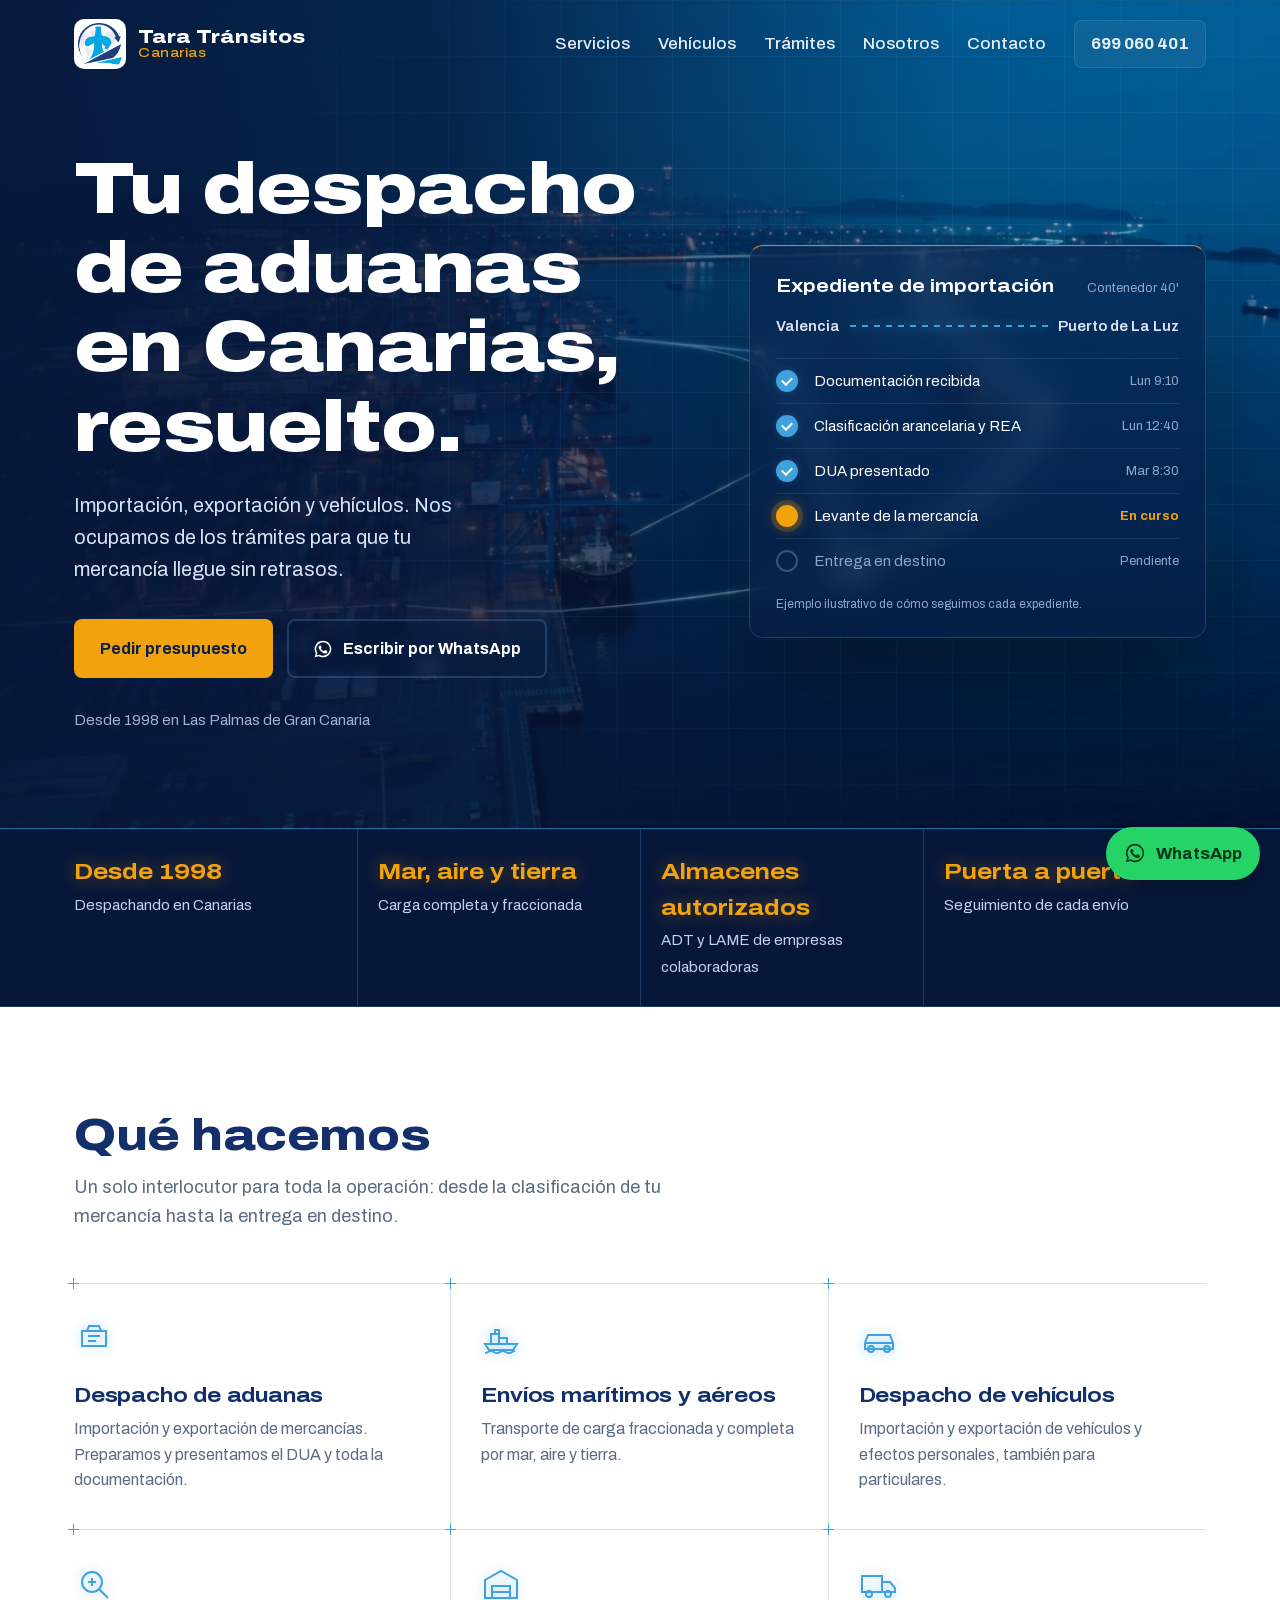
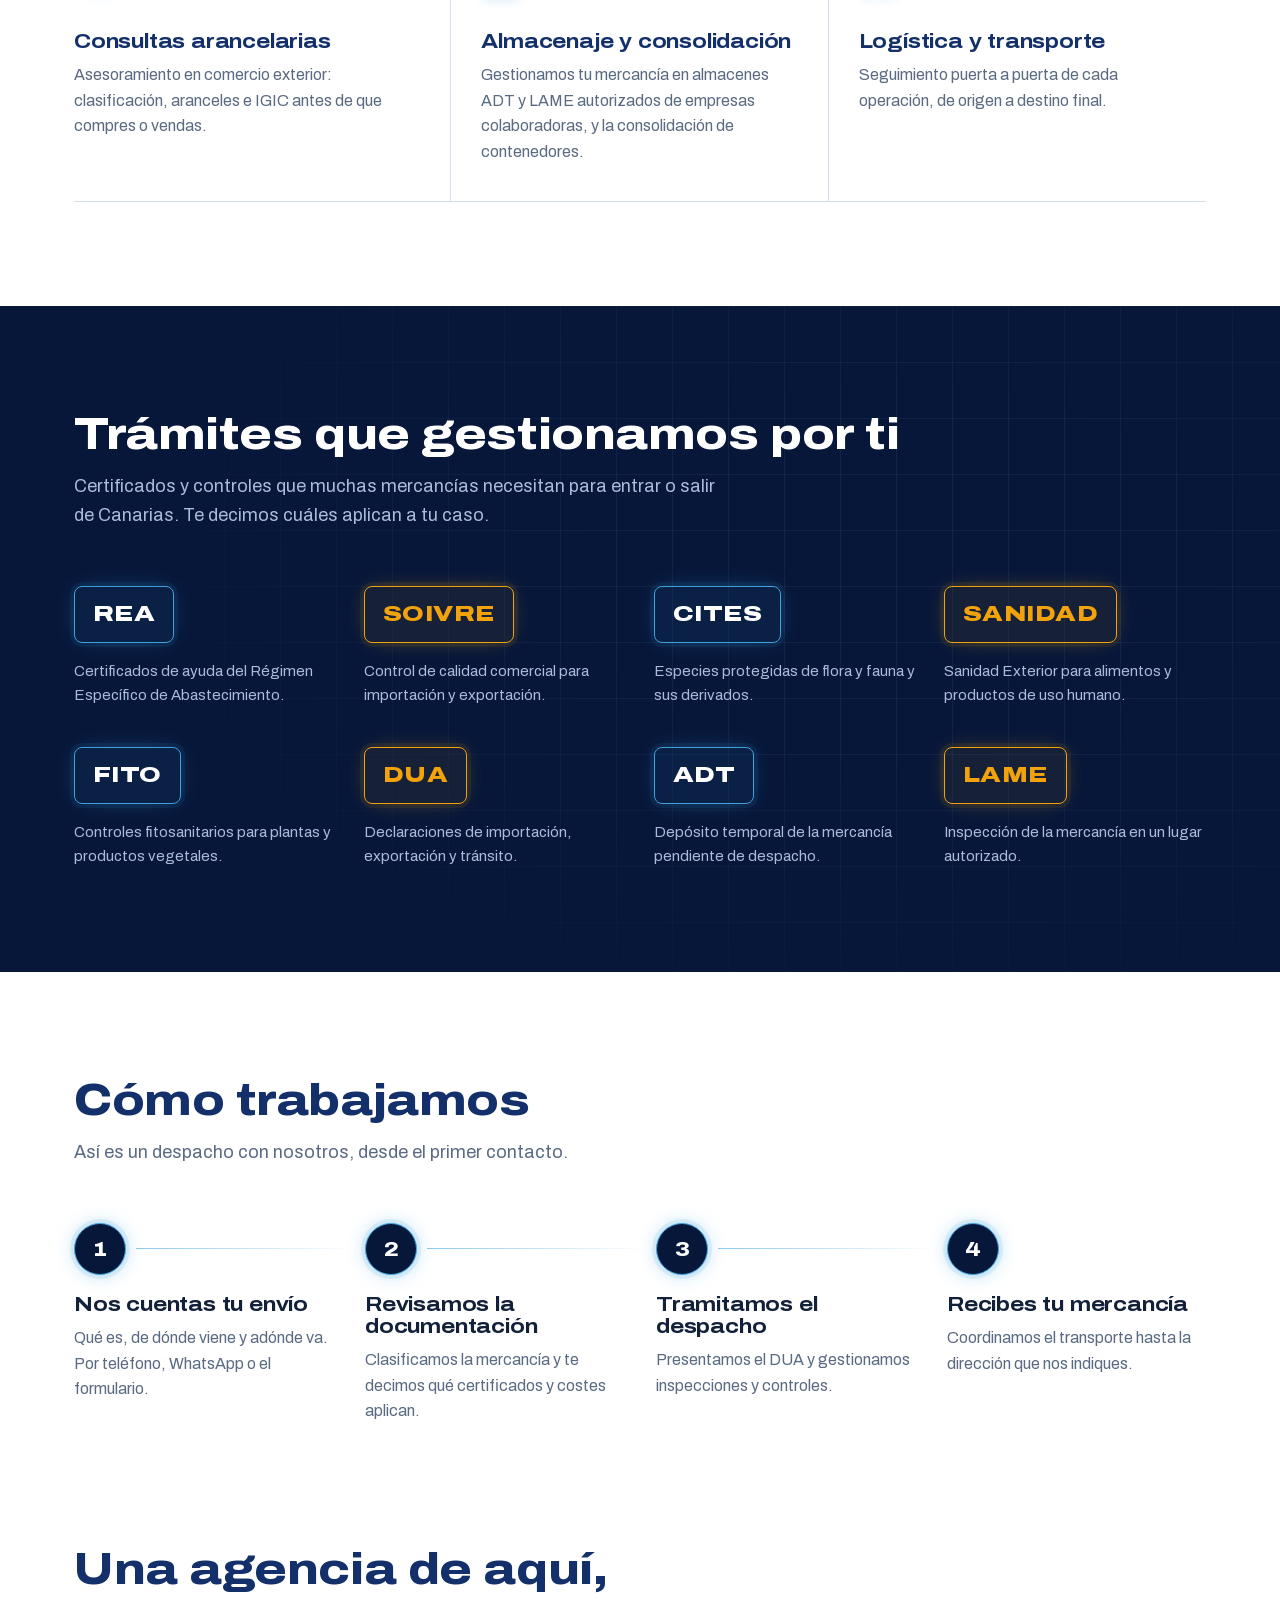
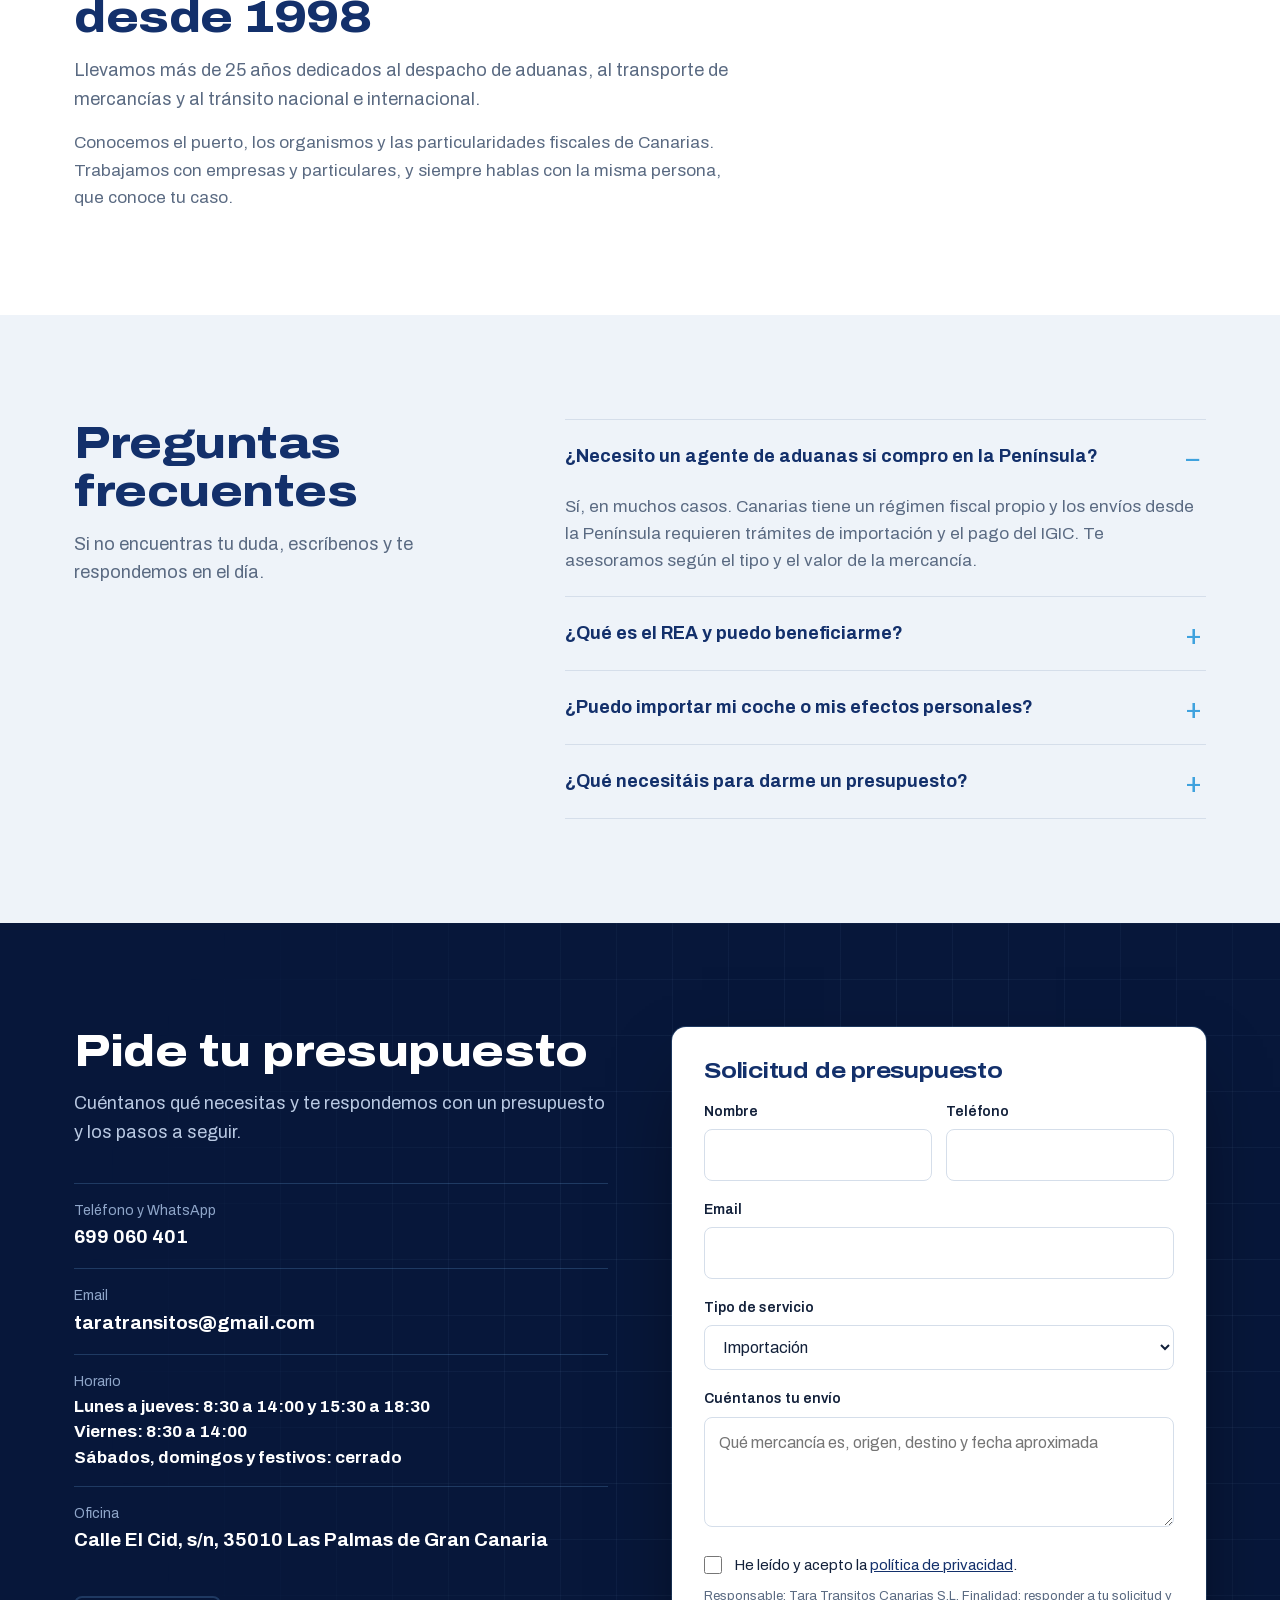
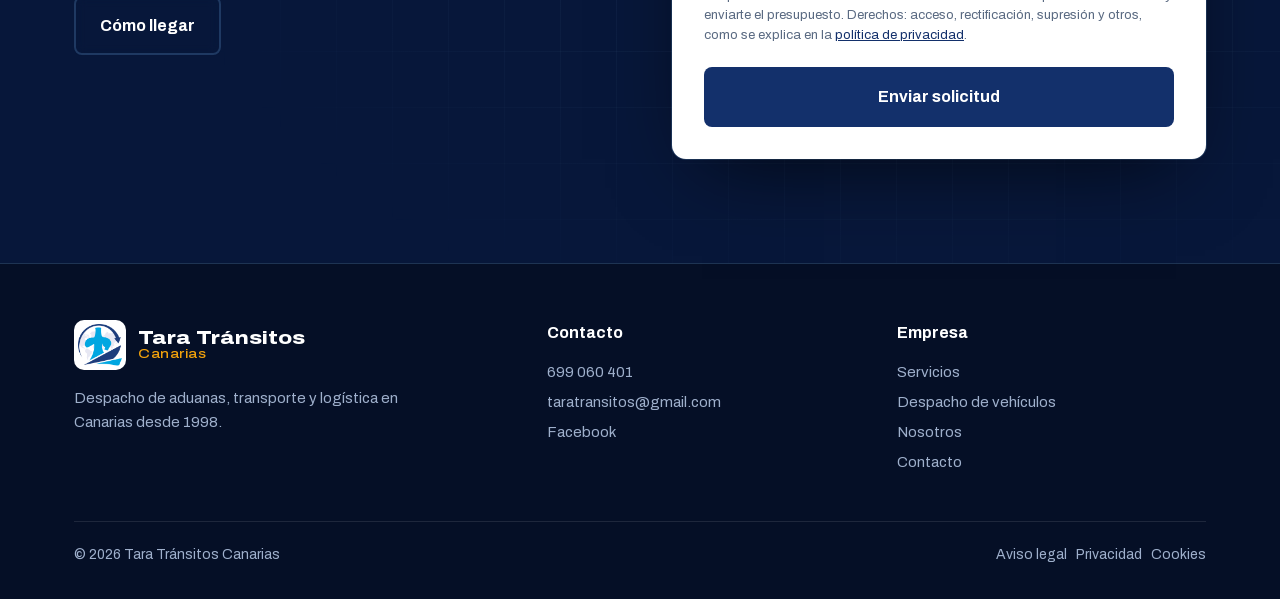
==== commit a8c28e62: "Correo de contacto: taratransitos@gmail.com Formulario, pie de página y páginas legales. En privacid" ====
--- a/index.html
+++ b/index.html
@@ -196,7 +196,7 @@
         <p class="lead">Cuéntanos qué necesitas y te respondemos con un presupuesto y los pasos a seguir.</p>
         <ul class="channels">
           <li><small>Teléfono y WhatsApp</small><a href="tel:+34699060401">699 060 401</a></li>
-          <li><small>Email</small><a href="mailto:contacto@taratransitoscanarias.com">contacto@taratransitoscanarias.com</a></li>
+          <li><small>Email</small><a href="mailto:taratransitos@gmail.com">taratransitos@gmail.com</a></li>
           <li><small>Horario</small><strong class="hours"><span>Lunes a jueves: 8:30 a 14:00 y 15:30 a 18:30</span><span>Viernes: 8:30 a 14:00</span><span>Sábados, domingos y festivos: cerrado</span></strong></li>
           <li><small>Oficina</small><strong>Calle El Cid, s/n, 35010 Las Palmas de Gran Canaria</strong></li>
         </ul>
@@ -231,7 +231,7 @@
         <div class="hp" aria-hidden="true"><label for="h-w">No rellenar este campo</label><input id="h-w" name="web" tabindex="-1" autocomplete="off"></div>
         <button class="btn" type="submit">Enviar solicitud</button>
         <p class="form-ok" role="status" hidden>Solicitud enviada. Te responderemos en breve.</p>
-        <p class="form-err" role="alert" hidden>No se ha podido enviar la solicitud. Inténtalo de nuevo o escríbenos a contacto@taratransitoscanarias.com o al 699 060 401.</p>
+        <p class="form-err" role="alert" hidden>No se ha podido enviar la solicitud. Inténtalo de nuevo o escríbenos a taratransitos@gmail.com o al 699 060 401.</p>
       </form>
     </div>
   </section>
@@ -251,7 +251,7 @@
         <h4>Contacto</h4>
         <ul>
           <li><a href="tel:+34699060401">699 060 401</a></li>
-          <li><a href="mailto:contacto@taratransitoscanarias.com">contacto@taratransitoscanarias.com</a></li>
+          <li><a href="mailto:taratransitos@gmail.com">taratransitos@gmail.com</a></li>
           <li><a href="https://www.facebook.com/juancarlosmayra/">Facebook</a></li>
         </ul>
       </div>
